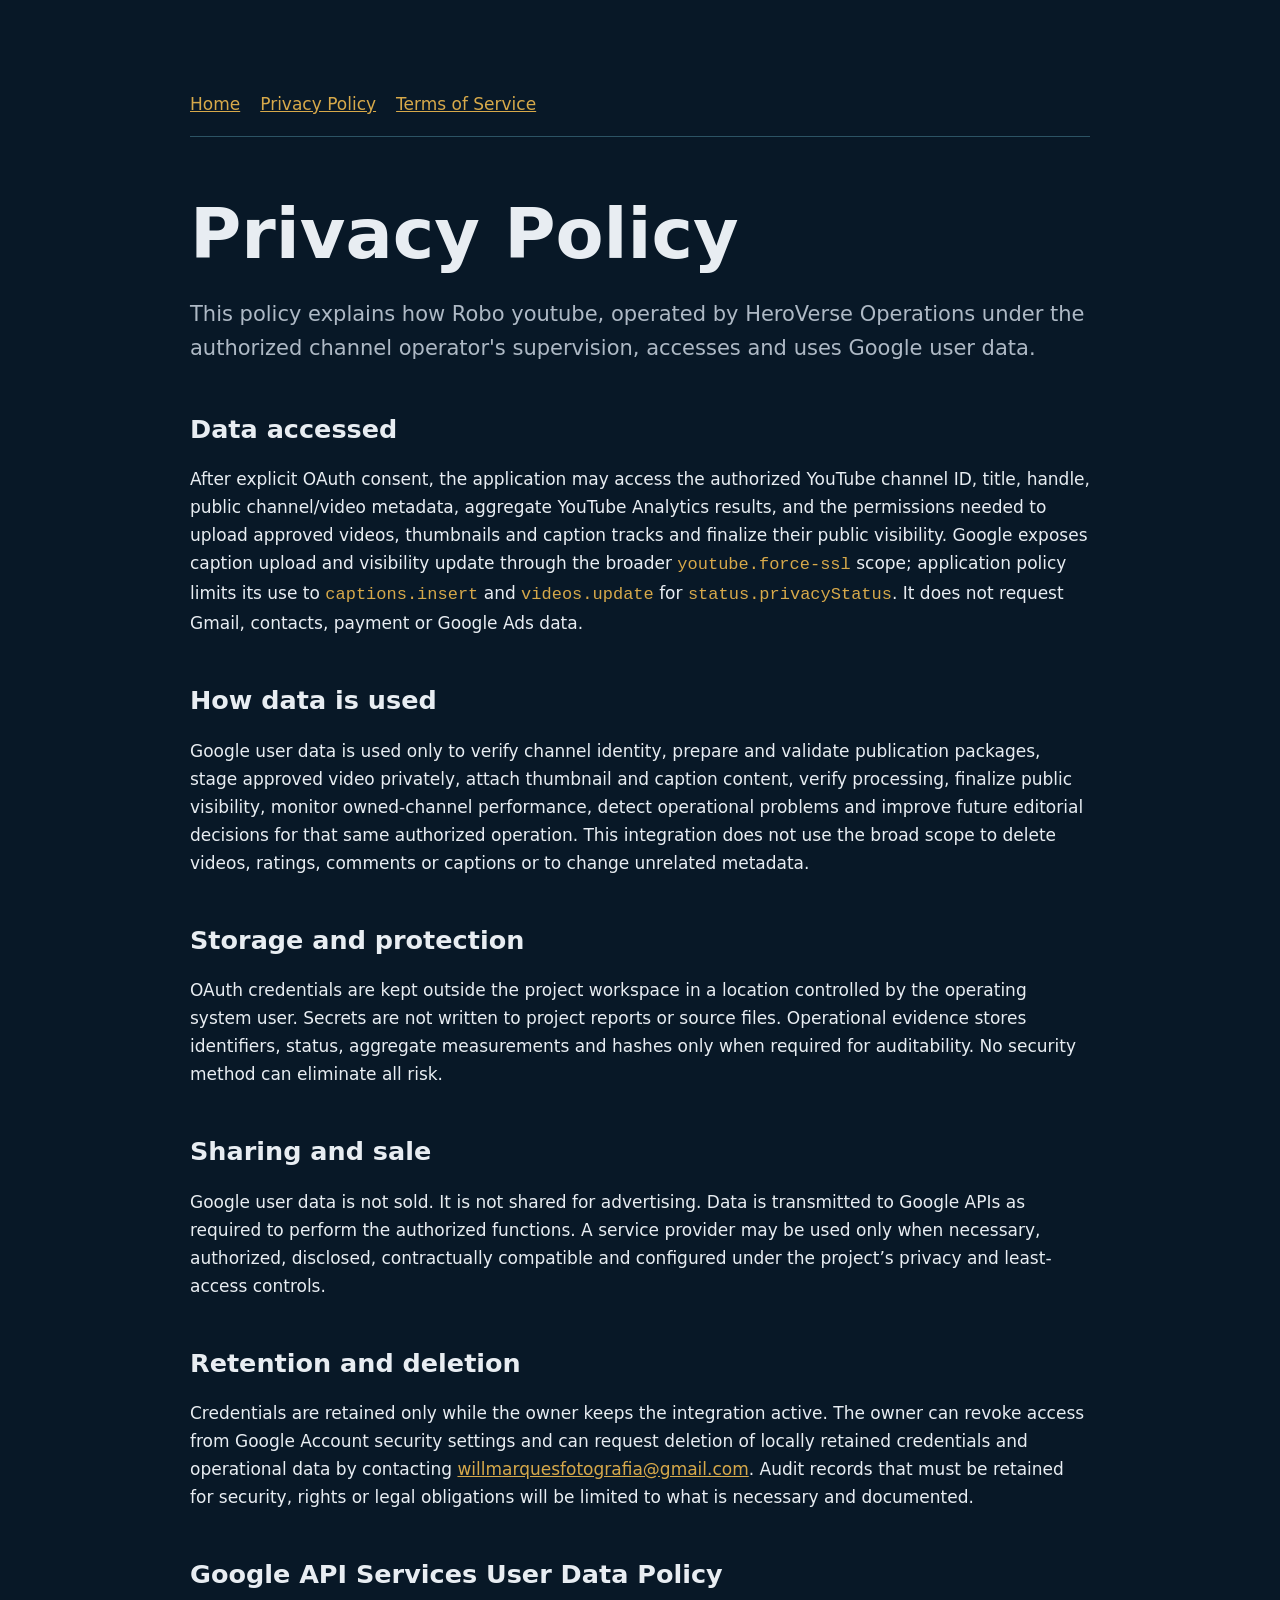
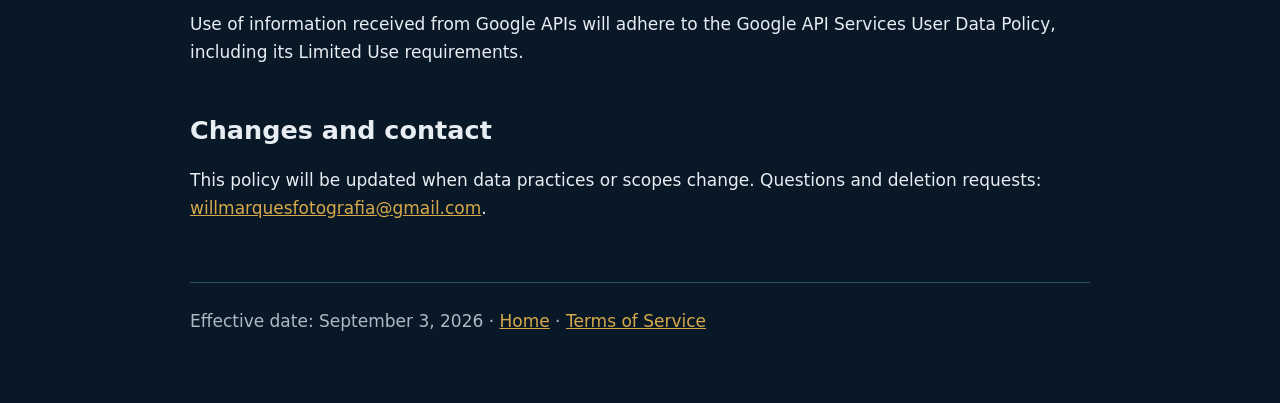
==== privacy.html @ fa3be452 "Publish OAuth compliance pages" ====
<!doctype html>
<html lang="en">
<head><meta charset="utf-8"><meta name="viewport" content="width=device-width, initial-scale=1"><title>Privacy Policy — Robo youtube</title><link rel="stylesheet" href="styles.css"></head>
<body><main>
  <nav aria-label="Legal navigation"><a href="index.html">Home</a><a href="privacy.html">Privacy Policy</a><a href="terms.html">Terms of Service</a></nav>
  <h1>Privacy Policy</h1><p class="lede">This policy explains how Robo youtube, operated by HeroVerse Operations under the authorized channel operator's supervision, accesses and uses Google user data.</p>
  <h2>Data accessed</h2><p>After explicit OAuth consent, the application may access the authorized YouTube channel ID, title, handle, public channel/video metadata, aggregate YouTube Analytics results, and the permissions needed to upload approved videos, thumbnails and caption tracks and finalize their public visibility. Google exposes caption upload and visibility update through the broader <code>youtube.force-ssl</code> scope; application policy limits its use to <code>captions.insert</code> and <code>videos.update</code> for <code>status.privacyStatus</code>. It does not request Gmail, contacts, payment or Google Ads data.</p>
  <h2>How data is used</h2><p>Google user data is used only to verify channel identity, prepare and validate publication packages, stage approved video privately, attach thumbnail and caption content, verify processing, finalize public visibility, monitor owned-channel performance, detect operational problems and improve future editorial decisions for that same authorized operation. This integration does not use the broad scope to delete videos, ratings, comments or captions or to change unrelated metadata.</p>
  <h2>Storage and protection</h2><p>OAuth credentials are kept outside the project workspace in a location controlled by the operating system user. Secrets are not written to project reports or source files. Operational evidence stores identifiers, status, aggregate measurements and hashes only when required for auditability. No security method can eliminate all risk.</p>
  <h2>Sharing and sale</h2><p>Google user data is not sold. It is not shared for advertising. Data is transmitted to Google APIs as required to perform the authorized functions. A service provider may be used only when necessary, authorized, disclosed, contractually compatible and configured under the project’s privacy and least-access controls.</p>
  <h2>Retention and deletion</h2><p>Credentials are retained only while the owner keeps the integration active. The owner can revoke access from Google Account security settings and can request deletion of locally retained credentials and operational data by contacting <a href="mailto:willmarquesfotografia@gmail.com">willmarquesfotografia@gmail.com</a>. Audit records that must be retained for security, rights or legal obligations will be limited to what is necessary and documented.</p>
  <h2>Google API Services User Data Policy</h2><p>Use of information received from Google APIs will adhere to the Google API Services User Data Policy, including its Limited Use requirements.</p>
  <h2>Changes and contact</h2><p>This policy will be updated when data practices or scopes change. Questions and deletion requests: <a href="mailto:willmarquesfotografia@gmail.com">willmarquesfotografia@gmail.com</a>.</p>
  <footer>Effective date: September 3, 2026 · <a href="index.html">Home</a> · <a href="terms.html">Terms of Service</a></footer>
</main></body></html>
---- styles.css ----
:root {
  color-scheme: dark;
  --ink: #e8edf2;
  --muted: #aeb9c5;
  --navy: #081827;
  --panel: #10283a;
  --gold: #d7a94a;
  --line: #2c5364;
}

* { box-sizing: border-box; }
body { margin: 0; background: var(--navy); color: var(--ink); font: 17px/1.65 system-ui, -apple-system, "Segoe UI", sans-serif; }
main { width: min(900px, calc(100% - 40px)); margin: 0 auto; padding: 72px 0; }
nav { display: flex; flex-wrap: wrap; gap: 20px; padding: 18px 0; border-bottom: 1px solid var(--line); }
a { color: var(--gold); }
h1, h2 { line-height: 1.18; }
h1 { font-size: clamp(38px, 7vw, 70px); margin: 56px 0 20px; max-width: 12ch; }
h2 { margin-top: 48px; }
.lede { color: var(--muted); font-size: 21px; max-width: 68ch; }
.panel { background: var(--panel); border: 1px solid var(--line); border-radius: 16px; padding: 24px; margin: 28px 0; }
code { color: var(--gold); }
footer { color: var(--muted); border-top: 1px solid var(--line); margin-top: 60px; padding-top: 24px; }
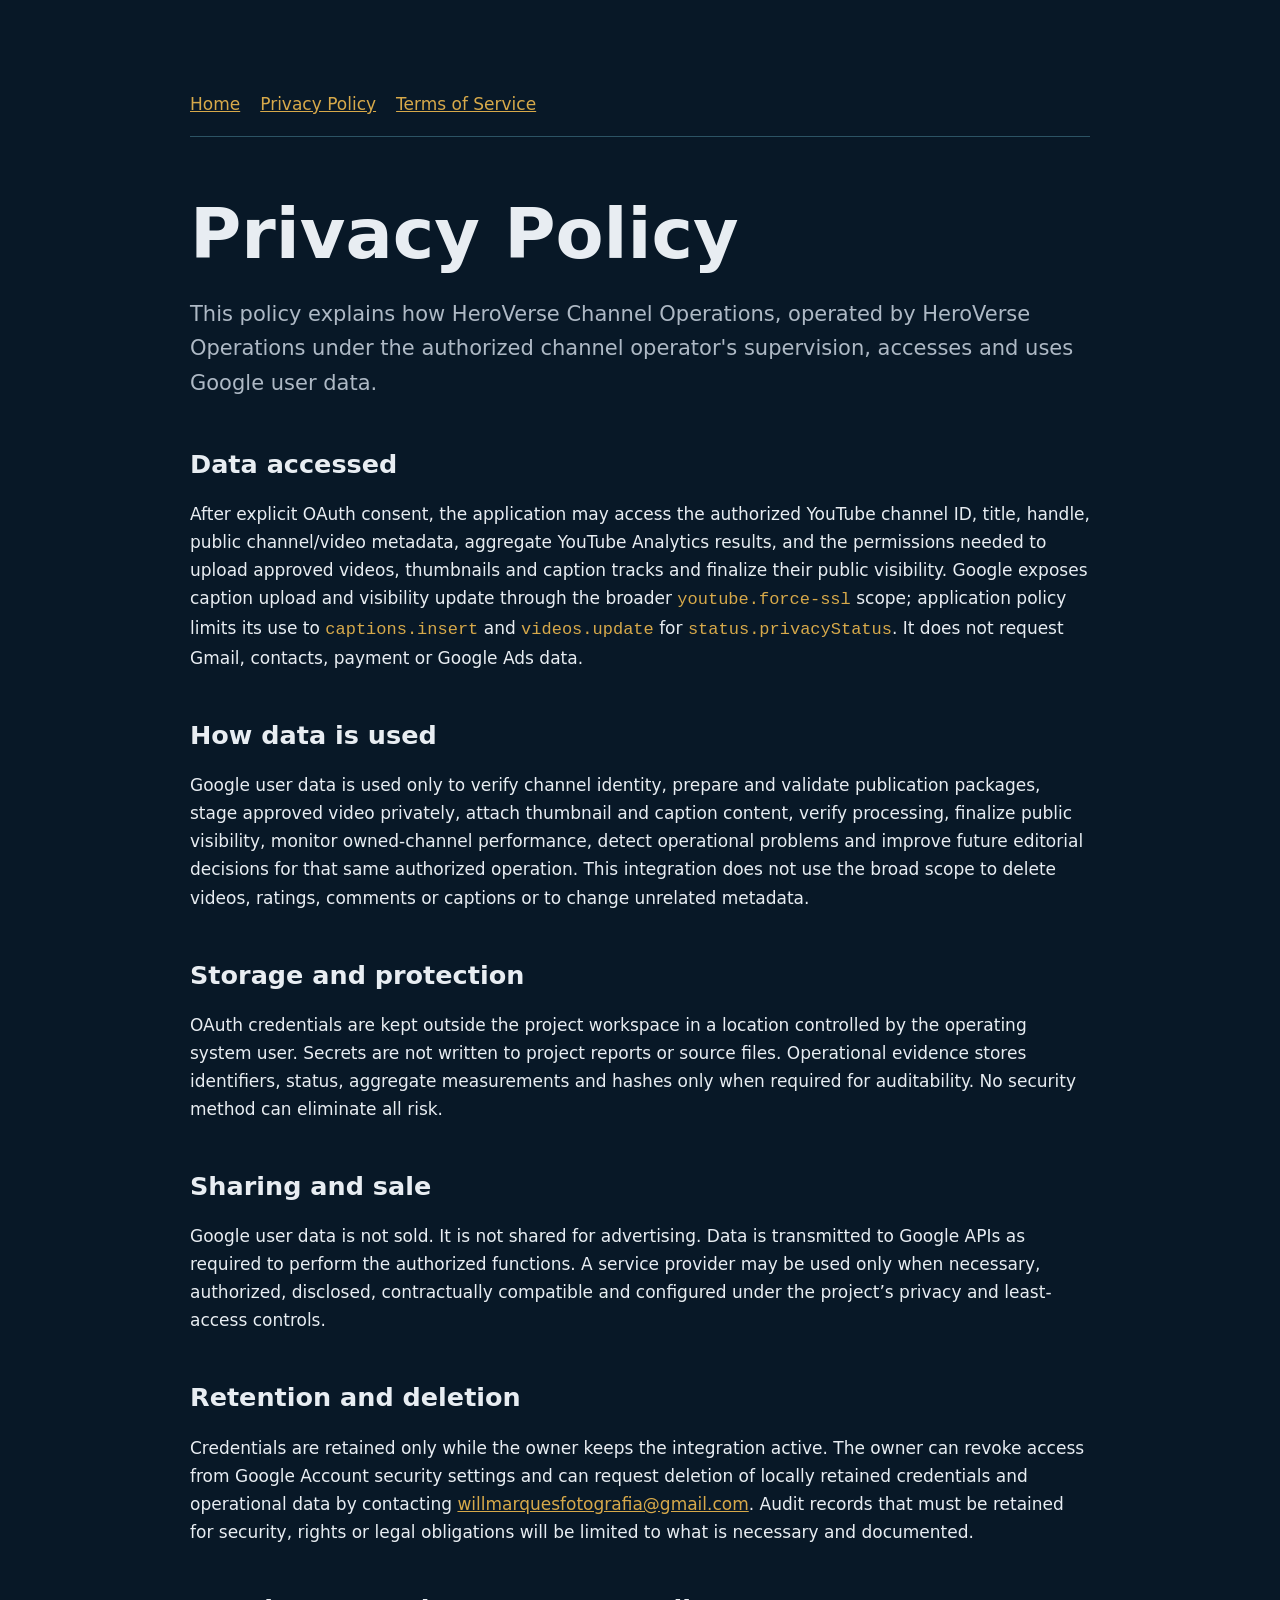
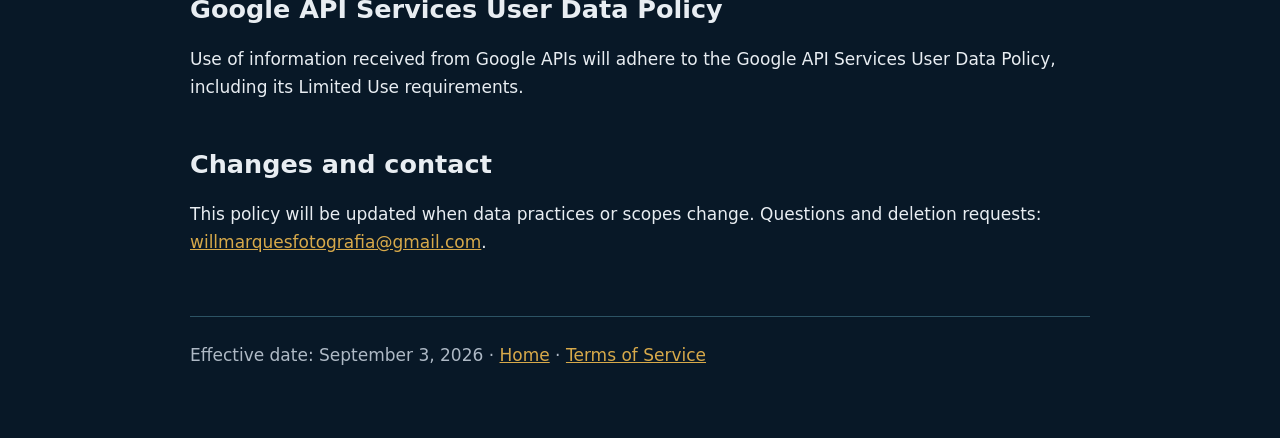
==== commit c71ab957: "Align public OAuth brand with HeroVerse" ====
--- a/privacy.html
+++ b/privacy.html
@@ -1,9 +1,9 @@
 <!doctype html>
 <html lang="en">
-<head><meta charset="utf-8"><meta name="viewport" content="width=device-width, initial-scale=1"><title>Privacy Policy — Robo youtube</title><link rel="stylesheet" href="styles.css"></head>
+<head><meta charset="utf-8"><meta name="viewport" content="width=device-width, initial-scale=1"><title>Privacy Policy — HeroVerse Channel Operations</title><link rel="stylesheet" href="styles.css"></head>
 <body><main>
   <nav aria-label="Legal navigation"><a href="index.html">Home</a><a href="privacy.html">Privacy Policy</a><a href="terms.html">Terms of Service</a></nav>
-  <h1>Privacy Policy</h1><p class="lede">This policy explains how Robo youtube, operated by HeroVerse Operations under the authorized channel operator's supervision, accesses and uses Google user data.</p>
+  <h1>Privacy Policy</h1><p class="lede">This policy explains how HeroVerse Channel Operations, operated by HeroVerse Operations under the authorized channel operator's supervision, accesses and uses Google user data.</p>
   <h2>Data accessed</h2><p>After explicit OAuth consent, the application may access the authorized YouTube channel ID, title, handle, public channel/video metadata, aggregate YouTube Analytics results, and the permissions needed to upload approved videos, thumbnails and caption tracks and finalize their public visibility. Google exposes caption upload and visibility update through the broader <code>youtube.force-ssl</code> scope; application policy limits its use to <code>captions.insert</code> and <code>videos.update</code> for <code>status.privacyStatus</code>. It does not request Gmail, contacts, payment or Google Ads data.</p>
   <h2>How data is used</h2><p>Google user data is used only to verify channel identity, prepare and validate publication packages, stage approved video privately, attach thumbnail and caption content, verify processing, finalize public visibility, monitor owned-channel performance, detect operational problems and improve future editorial decisions for that same authorized operation. This integration does not use the broad scope to delete videos, ratings, comments or captions or to change unrelated metadata.</p>
   <h2>Storage and protection</h2><p>OAuth credentials are kept outside the project workspace in a location controlled by the operating system user. Secrets are not written to project reports or source files. Operational evidence stores identifiers, status, aggregate measurements and hashes only when required for auditability. No security method can eliminate all risk.</p>
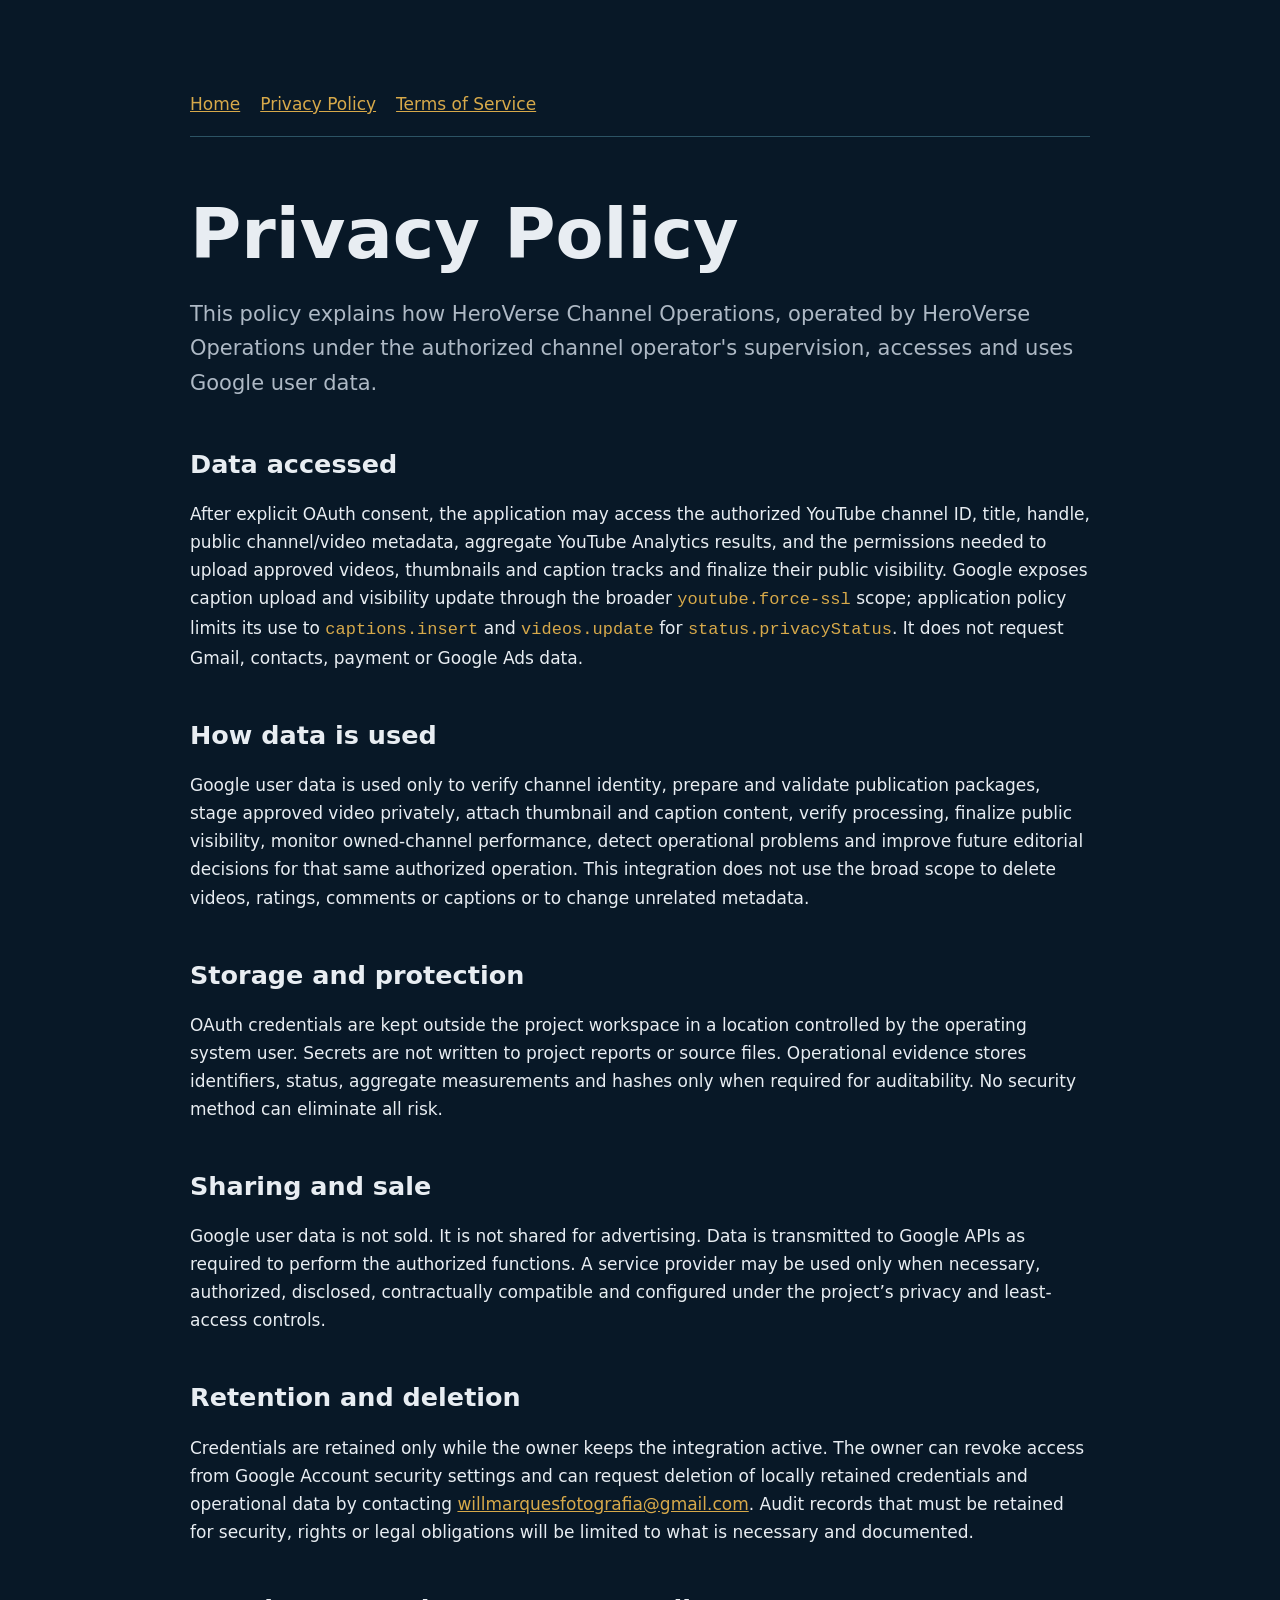
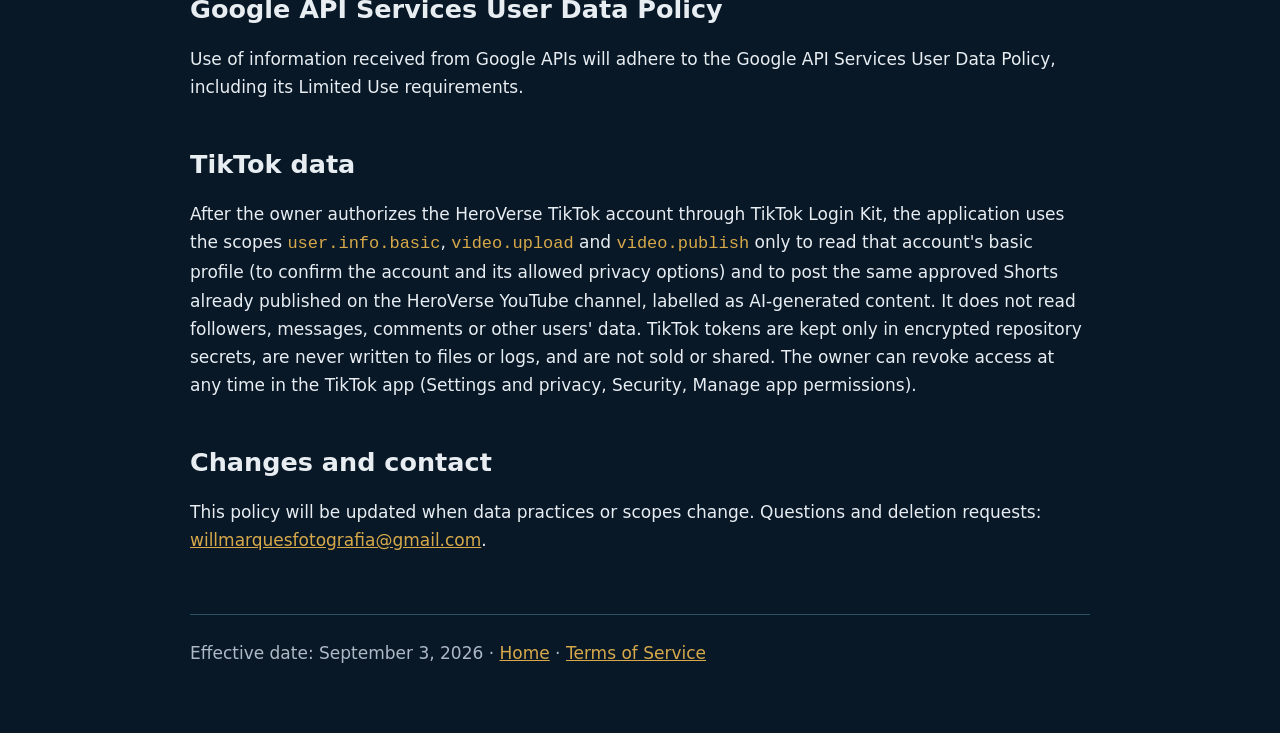
==== commit 64345ef6: "TikTok: privacy and terms sections, authorization callback page Co-Authored-By: Claude Opus 5.5 <nor" ====
--- a/privacy.html
+++ b/privacy.html
@@ -10,6 +10,7 @@
   <h2>Sharing and sale</h2><p>Google user data is not sold. It is not shared for advertising. Data is transmitted to Google APIs as required to perform the authorized functions. A service provider may be used only when necessary, authorized, disclosed, contractually compatible and configured under the project’s privacy and least-access controls.</p>
   <h2>Retention and deletion</h2><p>Credentials are retained only while the owner keeps the integration active. The owner can revoke access from Google Account security settings and can request deletion of locally retained credentials and operational data by contacting <a href="mailto:willmarquesfotografia@gmail.com">willmarquesfotografia@gmail.com</a>. Audit records that must be retained for security, rights or legal obligations will be limited to what is necessary and documented.</p>
   <h2>Google API Services User Data Policy</h2><p>Use of information received from Google APIs will adhere to the Google API Services User Data Policy, including its Limited Use requirements.</p>
+  <h2>TikTok data</h2><p>After the owner authorizes the HeroVerse TikTok account through TikTok Login Kit, the application uses the scopes <code>user.info.basic</code>, <code>video.upload</code> and <code>video.publish</code> only to read that account's basic profile (to confirm the account and its allowed privacy options) and to post the same approved Shorts already published on the HeroVerse YouTube channel, labelled as AI-generated content. It does not read followers, messages, comments or other users' data. TikTok tokens are kept only in encrypted repository secrets, are never written to files or logs, and are not sold or shared. The owner can revoke access at any time in the TikTok app (Settings and privacy, Security, Manage app permissions).</p>
   <h2>Changes and contact</h2><p>This policy will be updated when data practices or scopes change. Questions and deletion requests: <a href="mailto:willmarquesfotografia@gmail.com">willmarquesfotografia@gmail.com</a>.</p>
   <footer>Effective date: September 3, 2026 · <a href="index.html">Home</a> · <a href="terms.html">Terms of Service</a></footer>
 </main></body></html>
